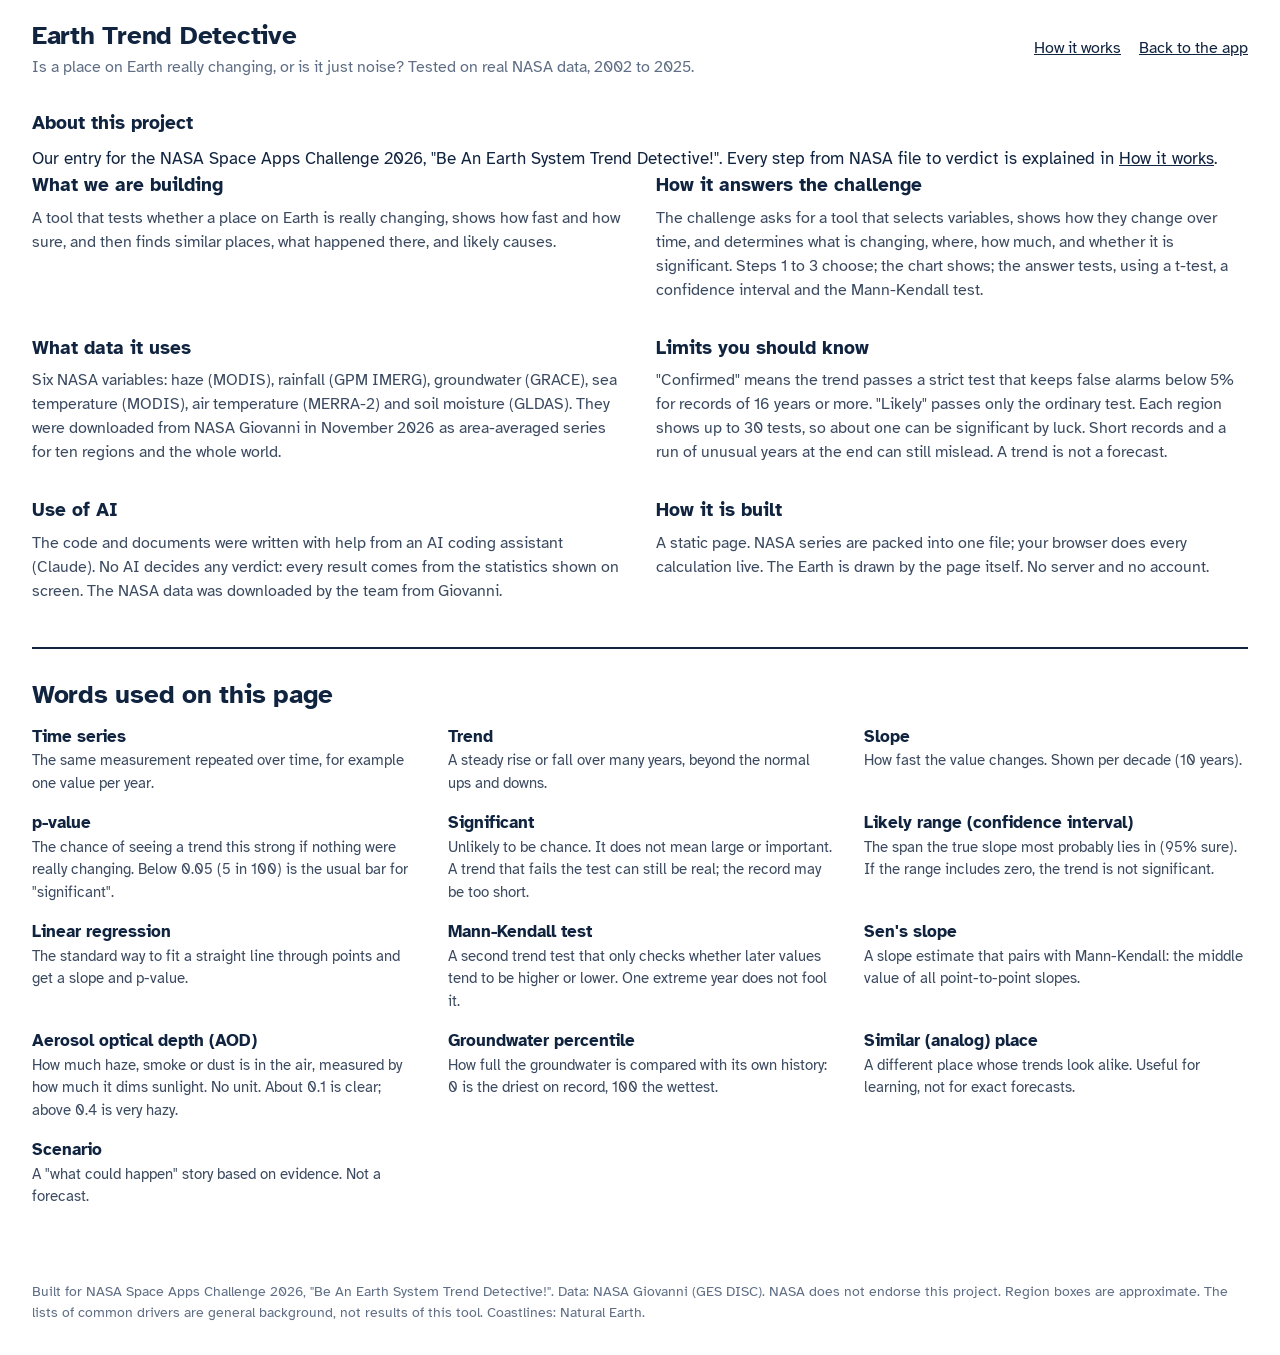
==== about.html @ e9656033 "New layout: answer beside the Earth, evidence in tabs" ====
<!doctype html>
<html lang="en">
<head>
<meta charset="utf-8">
<link rel="icon" href="data:,">
<meta name="viewport" content="width=device-width, initial-scale=1">
<title>About Earth Trend Detective</title>
<link rel="preconnect" href="https://fonts.googleapis.com"><link rel="preconnect" href="https://fonts.gstatic.com" crossorigin>
<link href="https://fonts.googleapis.com/css2?family=Atkinson+Hyperlegible:wght@400;700&display=swap" rel="stylesheet">
<link rel="stylesheet" href="styles.css">
<style>
.switch{display:flex;flex-wrap:wrap;gap:6px 14px;align-items:center;padding:6px 32px;background:var(--ink);color:#fff;font-size:14px}
.switch a{color:#fff}.switch a[aria-current]{font-weight:700;text-decoration:none;background:#fff;color:var(--ink);border-radius:4px;padding:0 8px}
header p{max-width:70ch}
.sel{min-height:46px;padding:0 12px;border:1px solid var(--coast);border-radius:8px;background:#fff;font-weight:700;cursor:pointer;max-width:100%}
.sel:hover{border-color:var(--ink)}
.card{border:1px solid var(--line);border-radius:12px;padding:20px}
.badge2{font-size:13px;font-weight:700;background:var(--ink);color:#fff;border-radius:4px;padding:1px 8px;margin-right:8px}
.go{min-height:48px;padding:0 22px;border:0;border-radius:10px;background:var(--ink);color:#fff;font-weight:700;font-size:17px}
.go:hover{background:#1B3A66}
.sr{position:absolute;width:1px;height:1px;overflow:hidden;clip:rect(0 0 0 0)}
@media (max-width:900px){.switch{padding:6px 16px}}
main{max-width:1320px;margin:0 auto}.deeper:first-child{border-top:0;margin-top:0;padding-top:0}</style>
</head>
<body>
<header>
  <div><h1>Earth Trend Detective</h1><p>Is a place on Earth really changing, or is it just noise? Tested on real NASA data, 2002 to 2025.</p></div>
  <nav aria-label="More"><a href="how_it_works.html">How it works</a><a href="index.html">Back to the app</a></nav>
</header>
<main>
  <div>
    <h2>About this project</h2>
    <p>Our entry for the NASA Space Apps Challenge 2026, "Be An Earth System Trend Detective!". Every step from NASA file to verdict is explained in <a href="how_it_works.html">How it works</a>.</p>
    <div class="cols">
      <section><h3>What we are building</h3><p class="story">A tool that tests whether a place on Earth is really changing, shows how fast and how sure, and then finds similar places, what happened there, and likely causes.</p></section>
      <section><h3>How it answers the challenge</h3><p class="story">The challenge asks for a tool that selects variables, shows how they change over time, and determines what is changing, where, how much, and whether it is significant. Steps 1 to 3 choose; the chart shows; the answer tests, using a t-test, a confidence interval and the Mann-Kendall test.</p></section>
      <section><h3>What data it uses</h3><p class="story">Six NASA variables: haze (MODIS), rainfall (GPM IMERG), groundwater (GRACE), sea temperature (MODIS), air temperature (MERRA-2) and soil moisture (GLDAS). They were downloaded from NASA Giovanni in November 2026 as area-averaged series for ten regions and the whole world.</p></section>
      <section><h3>Limits you should know</h3><p class="story">"Confirmed" means the trend passes a strict test that keeps false alarms below 5% for records of 16 years or more. "Likely" passes only the ordinary test. Each region shows up to 30 tests, so about one can be significant by luck. Short records and a run of unusual years at the end can still mislead. A trend is not a forecast.</p></section>
      <section><h3>Use of AI</h3><p class="story">The code and documents were written with help from an AI coding assistant (Claude). No AI decides any verdict: every result comes from the statistics shown on screen. The NASA data was downloaded by the team from Giovanni.</p></section>
      <section><h3>How it is built</h3><p class="story">A static page. NASA series are packed into one file; your browser does every calculation live. The Earth is drawn by the page itself. No server and no account.</p></section>
    </div>
  </div>

  <div class="deeper">
    <h2>Words used on this page</h2>
    <dl class="gloss">
      <div><dt>Time series</dt><dd>The same measurement repeated over time, for example one value per year.</dd></div>
      <div><dt>Trend</dt><dd>A steady rise or fall over many years, beyond the normal ups and downs.</dd></div>
      <div><dt>Slope</dt><dd>How fast the value changes. Shown per decade (10 years).</dd></div>
      <div><dt>p-value</dt><dd>The chance of seeing a trend this strong if nothing were really changing. Below 0.05 (5 in 100) is the usual bar for "significant".</dd></div>
      <div><dt>Significant</dt><dd>Unlikely to be chance. It does not mean large or important. A trend that fails the test can still be real; the record may be too short.</dd></div>
      <div><dt>Likely range (confidence interval)</dt><dd>The span the true slope most probably lies in (95% sure). If the range includes zero, the trend is not significant.</dd></div>
      <div><dt>Linear regression</dt><dd>The standard way to fit a straight line through points and get a slope and p-value.</dd></div>
      <div><dt>Mann-Kendall test</dt><dd>A second trend test that only checks whether later values tend to be higher or lower. One extreme year does not fool it.</dd></div>
      <div><dt>Sen's slope</dt><dd>A slope estimate that pairs with Mann-Kendall: the middle value of all point-to-point slopes.</dd></div>
      <div><dt>Aerosol optical depth (AOD)</dt><dd>How much haze, smoke or dust is in the air, measured by how much it dims sunlight. No unit. About 0.1 is clear; above 0.4 is very hazy.</dd></div>
      <div><dt>Groundwater percentile</dt><dd>How full the groundwater is compared with its own history: 0 is the driest on record, 100 the wettest.</dd></div>
      <div><dt>Similar (analog) place</dt><dd>A different place whose trends look alike. Useful for learning, not for exact forecasts.</dd></div>
      <div><dt>Scenario</dt><dd>A "what could happen" story based on evidence. Not a forecast.</dd></div>
    </dl>
  </div>
</main>
<footer>Built for NASA Space Apps Challenge 2026, "Be An Earth System Trend Detective!". Data: NASA Giovanni (GES DISC). NASA does not endorse this project. Region boxes are approximate. The lists of common drivers are general background, not results of this tool. Coastlines: Natural Earth.</footer>
</body>
</html>
---- styles.css ----
:root{
  --ink:#10233F; --ink-2:#3B4A60; --muted:#5F6E84; --line:#D9E1EC; --tint:#F1F5FA;
  --sea:#D5E4F3; --coast:#9DB2C9; --land:#FCFCF9;
  --up:#eb6834; --down:#2a78d6; --flat:#8A93A0;
  --amber:#8A5A00; --amber-bg:#FFF6DF;
}
*{box-sizing:border-box}
[hidden]{display:none!important}
html{scroll-behavior:smooth}
body{margin:0;background:#fff;color:var(--ink);font:17px/1.5 "Atkinson Hyperlegible",system-ui,-apple-system,"Segoe UI",sans-serif}
h1,h2,h3,p{margin:0}
button,select{font:inherit;color:inherit}
button{cursor:pointer}
a{color:var(--ink)}
:focus-visible{outline:3px solid #6FA0E6;outline-offset:2px}

header{display:flex;flex-wrap:wrap;gap:10px 28px;align-items:center;justify-content:space-between;padding:16px 32px 12px}
header h1{font-size:26px;letter-spacing:-.01em}
header p{color:var(--muted);font-size:16px}
header nav{display:flex;gap:18px;font-size:16px}
.sample{display:flex;gap:10px;align-items:baseline;padding:8px 32px;background:var(--amber-bg);color:#4E3500;font-size:15px}
.sample b.badge{background:var(--amber);color:#fff;border-radius:4px;padding:1px 8px;font-size:13px;white-space:nowrap}
.examples{display:flex;flex-wrap:wrap;gap:8px;align-items:center;padding:14px 32px 0;font-size:15px}
.examples span{color:var(--muted);margin-right:4px}
.chip{min-height:40px;padding:0 14px;border:1px solid var(--coast);border-radius:999px;background:#fff;transition:background .15s}
.chip:hover{background:var(--tint)}
.chip[aria-pressed=true]{background:var(--ink);border-color:var(--ink);color:#fff}

main{padding:18px 32px 48px}
.stage{display:grid;grid-template-columns:minmax(360px,1fr) minmax(420px,1.25fr) minmax(320px,.9fr);grid-template-areas:"earth ask answer";gap:36px;align-items:start}
.earth{grid-area:earth;position:sticky;top:12px}.ask{grid-area:ask;min-width:0}.answer{grid-area:answer;min-width:0}
#regTrends{overflow-x:auto}   /* wide table scrolls inside itself on phones instead of pushing the page sideways */
@media (max-width:1380px){.stage{grid-template-columns:minmax(340px,.9fr) 1.1fr;grid-template-areas:"earth ask" "earth answer"}}
@media (max-width:900px){.stage{grid-template-columns:1fr;grid-template-areas:"ask" "earth" "answer";gap:24px}.earth{position:static}header,.sample,.examples,main{padding-left:16px;padding-right:16px}}

/* Earth */
.globewrap{position:relative;max-width:640px;margin:0 auto}
#globe{display:block;width:100%;height:auto;touch-action:none;cursor:grab;user-select:none}
#globe.flatmode{cursor:default}
#globe:active{cursor:grabbing}
#globe .region{cursor:pointer;transition:fill-opacity .15s}
#globe .region:hover{fill-opacity:.95}
.gtools{display:flex;flex-wrap:wrap;gap:8px;align-items:center;justify-content:space-between;margin-top:6px}
.seg{display:inline-flex;border:1px solid var(--coast);border-radius:8px;overflow:hidden}
.seg button{min-height:40px;padding:0 14px;border:0;background:#fff;font-size:15px}
.seg button + button{border-left:1px solid var(--coast)}
.seg button[aria-pressed=true]{background:var(--ink);color:#fff}
.hintline{font-size:15px;color:var(--muted)}
.legend{display:flex;flex-wrap:wrap;gap:6px 18px;font-size:15px;color:var(--ink-2);margin-top:12px}
.legend i{display:inline-block;width:14px;height:14px;border-radius:3px;vertical-align:-2px;margin-right:6px}
.tipbox{position:absolute;pointer-events:none;background:var(--ink);color:#fff;font-size:14px;line-height:1.35;padding:8px 10px;border-radius:6px;max-width:260px;z-index:5;transform:translate(-50%,calc(-100% - 14px))}

/* Ask */
.stepno{display:inline-grid;place-items:center;width:24px;height:24px;border-radius:50%;background:var(--ink);color:#fff;font-size:14px;font-weight:700;margin-right:8px;vertical-align:2px}
h2{font-size:19px;margin-bottom:8px}
.fields{display:grid;grid-template-columns:auto 1fr;gap:12px 18px;align-items:start}
.fields > label{font-weight:700;white-space:nowrap;display:flex;align-items:center;min-height:46px}
.fields .stepno{line-height:1;vertical-align:0}
.fields select{min-height:46px;width:100%;padding:0 12px;border:1px solid var(--coast);border-radius:8px;background:#fff;font-weight:700;cursor:pointer}
.fields select:hover{border-color:var(--ink)}
.when{display:grid;grid-template-columns:1fr auto 1fr 1.4fr;gap:8px;align-items:center}
.when span{color:var(--muted)}
.when .err{grid-column:1/-1;margin:0}
@media (max-width:560px){.when{grid-template-columns:1fr auto 1fr}.when #seaSel{grid-column:1/-1}}
.help{font-size:15px;color:var(--muted);margin-top:6px;max-width:70ch}
.err{color:#B3261E;font-size:15px;margin-top:6px}
.chartblock{margin-top:28px;padding-top:22px;border-top:1px solid var(--line)}
.chartbox{position:relative;height:380px;margin-top:8px}
.empty{display:grid;place-items:center;height:100%;text-align:center;color:var(--ink-2);background:var(--tint);border-radius:8px;padding:24px}
details{margin-top:10px}
summary{cursor:pointer;font-weight:700;min-height:32px;text-decoration:underline;text-underline-offset:3px}
table{width:100%;border-collapse:collapse;font-size:15px}
th,td{text-align:left;padding:8px 8px;border-bottom:1px solid var(--line);vertical-align:middle}
th{font-weight:700;color:var(--ink-2);font-size:14px}
td.n,th.n{text-align:right;font-variant-numeric:tabular-nums;white-space:nowrap}
tr.pick{cursor:pointer}
tr.pick:hover{background:var(--tint)}
tr.on{background:#E4ECF6}
.dir{display:inline-flex;align-items:center;gap:6px;white-space:nowrap}

/* Answer */
.verdict h3{font-size:31px;line-height:1.18;letter-spacing:-.015em;margin-bottom:10px}
.verdict p{color:var(--ink-2)}
.facts{display:grid;grid-template-columns:1fr 1fr;gap:18px;margin:18px 0 6px}
.facts span{display:block;font-size:15px;color:var(--muted)}
.facts b{font-size:26px;font-variant-numeric:tabular-nums}
.facts em{display:block;font-style:normal;font-size:14px;color:var(--muted)}
.meter{margin:14px 0 4px}
.meter .track{position:relative;height:10px;border-radius:5px;background:linear-gradient(90deg,var(--ink) 0 22.4%,#C9D3E0 22.4% 100%)}
.meter .dot{position:absolute;top:50%;width:20px;height:20px;border-radius:50%;background:#fff;border:5px solid var(--ink);transform:translate(-50%,-50%)}
.meter .dot.no{border-color:var(--flat)}
.meter .mark{position:absolute;left:22.4%;top:-5px;bottom:-5px;width:2px;background:var(--ink)}
.meter .ends{display:flex;justify-content:space-between;font-size:14px;color:var(--muted);margin-top:8px}
.note{font-size:14px;color:var(--muted);margin-top:8px}
.strip{display:flex;gap:3px;margin-top:8px}
.strip button{flex:1;height:28px;min-width:0;padding:0;border:1px solid var(--coast);border-radius:3px;background:#fff}
.strip button.yes{background:var(--ink);border-color:var(--ink)}
.strip button.maybe{background:repeating-linear-gradient(45deg,var(--ink) 0 2px,#fff 2px 6px);border-color:var(--ink)}
.strip button[aria-pressed=true]{outline:3px solid var(--up);outline-offset:1px}
.ends{display:flex;justify-content:space-between;font-size:14px;color:var(--muted);margin-top:6px}
.src{display:inline-block;font-size:13px;font-weight:700;border-radius:4px;padding:1px 8px;margin-right:6px}
.src.real{background:var(--ink);color:#fff}
.tip{font-size:15px;background:var(--amber-bg);border-radius:8px;padding:10px 12px;margin-top:12px;color:#4E3500}
.seasons{display:grid;grid-template-columns:repeat(5,1fr);gap:6px;margin-top:8px}
.seasons button{border:1px solid var(--line);border-radius:8px;background:#fff;padding:8px 4px;text-align:center;min-height:86px;transition:background .15s}
.seasons button:hover{background:var(--tint)}
.seasons button[aria-pressed=true]{border:2px solid var(--ink);background:var(--tint)}
.seasons b{display:block;font-size:14px}
.seasons span{display:block;font-size:13px;color:var(--ink-2);margin-top:2px}
.seasons svg{margin-top:4px}
.sub{font-weight:700;font-size:16px;margin:22px 0 2px}

/* Deeper */
.deeper{margin-top:44px;padding-top:26px;border-top:2px solid var(--ink)}
.deeper > h2{font-size:26px;letter-spacing:-.01em;margin-bottom:2px}
.deeper > p{color:var(--muted);margin-bottom:18px}
.cols{display:grid;grid-template-columns:repeat(4,1fr);gap:32px}
@media (max-width:1380px){.cols{grid-template-columns:repeat(2,1fr)}}
@media (max-width:760px){.cols{grid-template-columns:1fr}.verdict h3{font-size:26px}.seasons{grid-template-columns:repeat(3,1fr)}}
.cols section{min-width:0}
.cols h3{font-size:19px;margin-bottom:2px}
.cols .lead{font-size:15px;color:var(--muted);margin-bottom:10px}
.pill{display:inline-block;font-size:13px;font-weight:700;background:var(--amber-bg);color:var(--amber);border-radius:4px;padding:1px 8px;margin-bottom:6px}
.analog{display:block;width:100%;text-align:left;border:1px solid var(--line);border-radius:10px;background:#fff;padding:12px;margin-bottom:10px;transition:border-color .15s,background .15s}
.analog:hover{border-color:var(--ink);background:var(--tint)}
.analog .top{display:flex;justify-content:space-between;gap:10px;font-weight:700}
.bar{height:6px;border-radius:3px;background:#E3E9F1;margin:8px 0}
.bar i{display:block;height:100%;border-radius:3px;background:var(--ink)}
.shared{font-size:14px;color:var(--ink-2)}
.story{font-size:16px;color:var(--ink-2);margin-top:6px}
ul.clean{margin:6px 0 0;padding-left:20px}
ul.clean li{margin-bottom:8px;font-size:16px}
.gloss{display:grid;grid-template-columns:repeat(auto-fill,minmax(300px,1fr));gap:8px 32px;margin-top:10px}
.gloss dt{font-weight:700}
.gloss dd{margin:0 0 8px;color:var(--ink-2);font-size:15px}
footer{padding:0 32px 32px;color:var(--muted);font-size:14px}
@media (prefers-reduced-motion:reduce){*{transition:none!important;scroll-behavior:auto!important}}
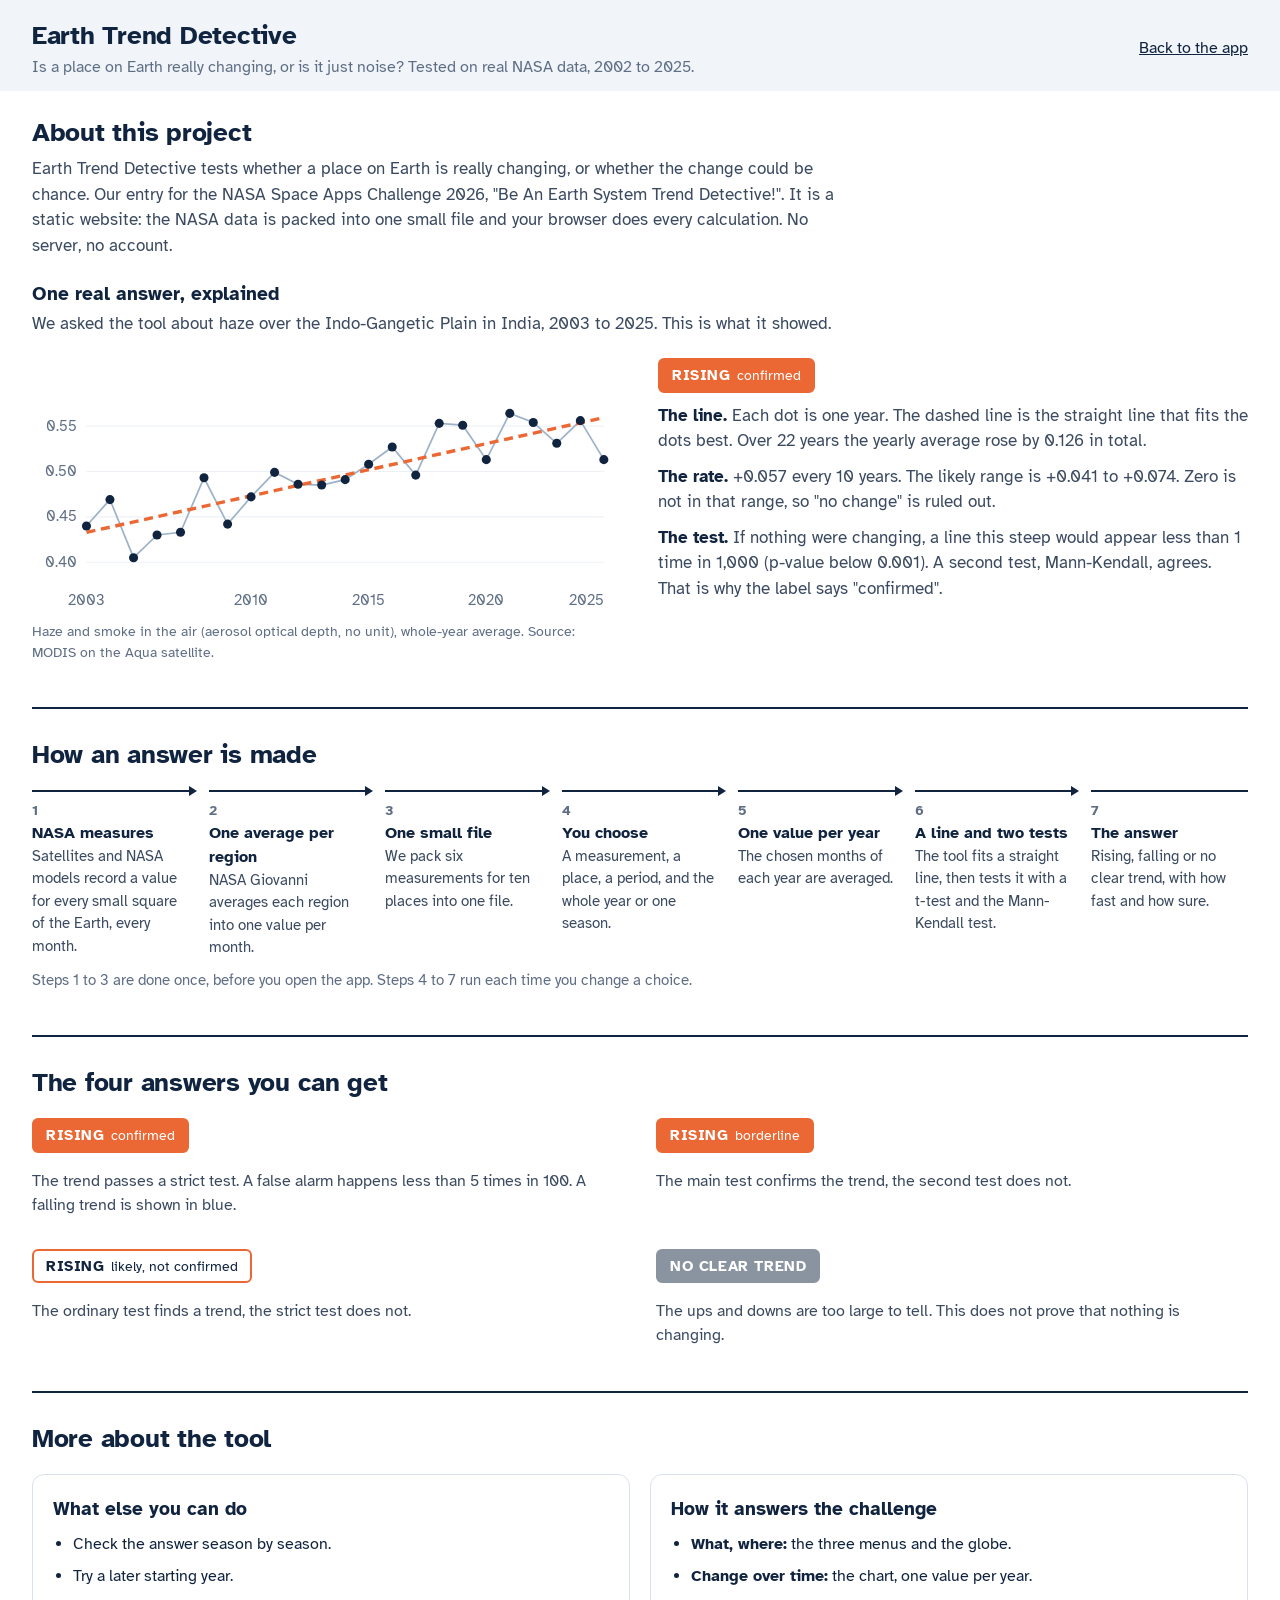
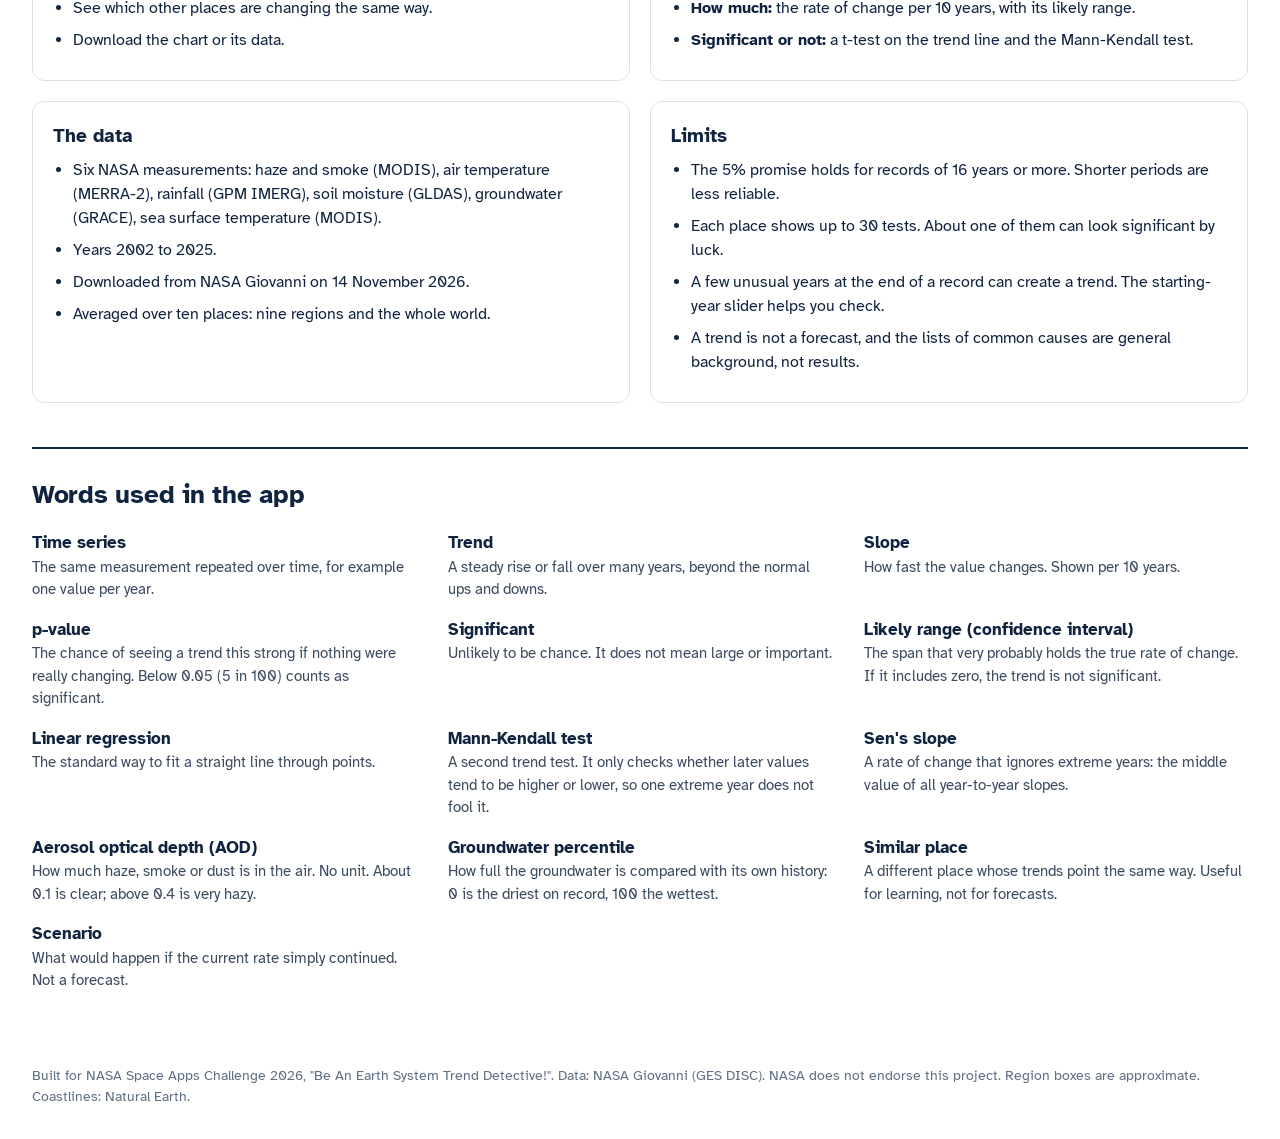
==== commit 08f1c45d: "About page with a worked example, update How it works, remove its link from the app" ====
--- a/about.html
+++ b/about.html
@@ -8,58 +8,122 @@
 <link rel="preconnect" href="https://fonts.googleapis.com"><link rel="preconnect" href="https://fonts.gstatic.com" crossorigin>
 <link href="https://fonts.googleapis.com/css2?family=Atkinson+Hyperlegible:wght@400;700&display=swap" rel="stylesheet">
 <link rel="stylesheet" href="styles.css">
+<link rel="stylesheet" href="layout.css">
 <style>
-.switch{display:flex;flex-wrap:wrap;gap:6px 14px;align-items:center;padding:6px 32px;background:var(--ink);color:#fff;font-size:14px}
-.switch a{color:#fff}.switch a[aria-current]{font-weight:700;text-decoration:none;background:#fff;color:var(--ink);border-radius:4px;padding:0 8px}
-header p{max-width:70ch}
-.sel{min-height:46px;padding:0 12px;border:1px solid var(--coast);border-radius:8px;background:#fff;font-weight:700;cursor:pointer;max-width:100%}
-.sel:hover{border-color:var(--ink)}
-.card{border:1px solid var(--line);border-radius:12px;padding:20px}
-.badge2{font-size:13px;font-weight:700;background:var(--ink);color:#fff;border-radius:4px;padding:1px 8px;margin-right:8px}
-.go{min-height:48px;padding:0 22px;border:0;border-radius:10px;background:var(--ink);color:#fff;font-weight:700;font-size:17px}
-.go:hover{background:#1B3A66}
-.sr{position:absolute;width:1px;height:1px;overflow:hidden;clip:rect(0 0 0 0)}
-@media (max-width:900px){.switch{padding:6px 16px}}
-main{max-width:1320px;margin:0 auto}.deeper:first-child{border-top:0;margin-top:0;padding-top:0}</style>
+/* Built from the app's own classes (.cols, .deeper, .gloss, .two, .vlabel, .card); layout.css gives the shared header and page edges (--gut). */
+.about{padding:22px var(--gut) 48px}
+/* the little this page adds to the shared styles */
+.title{font-size:26px;letter-spacing:-.01em;margin-bottom:4px}
+.intro{color:var(--ink-2);max-width:75ch;margin-bottom:22px}
+.h{font-size:19px;margin-bottom:2px}
+.about .vlabel{font-size:15px;padding:4px 12px}
+.deeper > h2{margin-bottom:16px}
+.tw{overflow-x:auto;max-width:1100px;margin-bottom:30px}
+.h + ul{max-width:75ch}
+.boxed{gap:20px}.boxed h3{margin-bottom:8px}   /* each headed section sits in the app's .card box */
+/* the workflow: a real sequence, so the steps are numbered and joined by a line with an arrowhead */
+.flow{list-style:none;margin:14px 0 10px;padding:0;display:grid;grid-template-columns:repeat(auto-fit,minmax(150px,1fr));gap:24px 20px;counter-reset:s}
+.flow li{position:relative;border-top:2px solid var(--ink);padding-top:8px;counter-increment:s;font-size:15px;color:var(--ink-2)}
+.flow li::before{content:counter(s);display:block;font-size:14px;font-weight:700;color:var(--muted)}
+.flow li:not(:last-child)::after{content:"";position:absolute;top:-6px;right:-13px;border:5px solid transparent;border-left:8px solid var(--ink)}
+.flow b{display:block;font-size:16px;color:var(--ink)}
+.flownote{font-size:15px;color:var(--muted)}
+.h + .flow + .flownote{margin-bottom:30px}
+.about th{background:var(--tint)}
+.about td{vertical-align:top;color:var(--ink-2)}.about td b{color:var(--ink)}
+.eg{align-items:start}
+.eg p{color:var(--ink-2);max-width:60ch}.eg p + p{margin-top:10px}.eg b{color:var(--ink)}
+figure{margin:0;min-width:0}
+figcaption{font-size:14px;color:var(--muted);margin-top:4px}
+.chart{display:block;width:100%;height:auto;font-size:13px;fill:var(--ink)}
+.chart text{fill:var(--muted)}
+@media (max-width:700px){.chart{font-size:18px}}   /* the chart shrinks on phones; keep its labels readable */
+</style>
 </head>
 <body>
 <header>
   <div><h1>Earth Trend Detective</h1><p>Is a place on Earth really changing, or is it just noise? Tested on real NASA data, 2002 to 2025.</p></div>
-  <nav aria-label="More"><a href="how_it_works.html">How it works</a><a href="index.html">Back to the app</a></nav>
+  <nav aria-label="More"><a href="index.html">Back to the app</a></nav>
 </header>
 <main>
-  <div>
-    <h2>About this project</h2>
-    <p>Our entry for the NASA Space Apps Challenge 2026, "Be An Earth System Trend Detective!". Every step from NASA file to verdict is explained in <a href="how_it_works.html">How it works</a>.</p>
-    <div class="cols">
-      <section><h3>What we are building</h3><p class="story">A tool that tests whether a place on Earth is really changing, shows how fast and how sure, and then finds similar places, what happened there, and likely causes.</p></section>
-      <section><h3>How it answers the challenge</h3><p class="story">The challenge asks for a tool that selects variables, shows how they change over time, and determines what is changing, where, how much, and whether it is significant. Steps 1 to 3 choose; the chart shows; the answer tests, using a t-test, a confidence interval and the Mann-Kendall test.</p></section>
-      <section><h3>What data it uses</h3><p class="story">Six NASA variables: haze (MODIS), rainfall (GPM IMERG), groundwater (GRACE), sea temperature (MODIS), air temperature (MERRA-2) and soil moisture (GLDAS). They were downloaded from NASA Giovanni in November 2026 as area-averaged series for ten regions and the whole world.</p></section>
-      <section><h3>Limits you should know</h3><p class="story">"Confirmed" means the trend passes a strict test that keeps false alarms below 5% for records of 16 years or more. "Likely" passes only the ordinary test. Each region shows up to 30 tests, so about one can be significant by luck. Short records and a run of unusual years at the end can still mislead. A trend is not a forecast.</p></section>
-      <section><h3>Use of AI</h3><p class="story">The code and documents were written with help from an AI coding assistant (Claude). No AI decides any verdict: every result comes from the statistics shown on screen. The NASA data was downloaded by the team from Giovanni.</p></section>
-      <section><h3>How it is built</h3><p class="story">A static page. NASA series are packed into one file; your browser does every calculation live. The Earth is drawn by the page itself. No server and no account.</p></section>
+<div class="about">
+  <h2 class="title">About this project</h2>
+  <p class="intro">Earth Trend Detective tests whether a place on Earth is really changing, or whether the change could be chance. Our entry for the NASA Space Apps Challenge 2026, "Be An Earth System Trend Detective!". It is a static website: the NASA data is packed into one small file and your browser does every calculation. No server, no account.</p>
+  <h3 class="h">One real answer, explained</h3>
+  <p class="intro">We asked the tool about haze over the Indo-Gangetic Plain in India, 2003 to 2025. This is what it showed.</p>
+  <!-- Real result: stats.js analyze('igp','aod','ALL',2002,2025) on data/regions.json. -->
+  <div class="two eg">
+    <figure>
+      <svg class="chart" viewBox="0 0 520 228" role="img" aria-label="Chart: haze over the Indo-Gangetic Plain, one point per year from 2003 to 2025, rising from about 0.43 to about 0.56 along a dashed trend line.">
+      <line x1="48" x2="504" y1="180.0" y2="180.0" stroke="#EDF1F6"/><text x="40" y="184.0" text-anchor="end">0.40</text>
+      <line x1="48" x2="504" y1="140.0" y2="140.0" stroke="#EDF1F6"/><text x="40" y="144.0" text-anchor="end">0.45</text>
+      <line x1="48" x2="504" y1="100.0" y2="100.0" stroke="#EDF1F6"/><text x="40" y="104.0" text-anchor="end">0.50</text>
+      <line x1="48" x2="504" y1="60.0" y2="60.0" stroke="#EDF1F6"/><text x="40" y="64.0" text-anchor="end">0.55</text>
+      <text x="48.0" y="218" text-anchor="middle">2003</text><text x="193.1" y="218" text-anchor="middle">2010</text><text x="296.7" y="218" text-anchor="middle">2015</text><text x="400.4" y="218" text-anchor="middle">2020</text><text x="504.0" y="218" text-anchor="end">2025</text>
+      <polyline fill="none" stroke="#9DB2C9" stroke-width="1.5" points="48.0,148.0 68.7,124.8 89.5,176.0 110.2,156.0 130.9,153.6 151.6,105.6 172.4,146.4 193.1,122.4 213.8,100.8 234.5,111.2 255.3,112.0 276.0,107.2 296.7,93.6 317.5,78.4 338.2,103.2 358.9,57.6 379.6,59.2 400.4,89.6 421.1,48.8 441.8,56.8 462.5,75.2 483.3,55.2 504.0,89.6"/>
+      <line x1="48.0" y1="153.7" x2="504.0" y2="52.5" stroke="#eb6834" stroke-width="3" stroke-dasharray="8 5"/>
+      <circle cx="48.0" cy="148.0" r="4"/><circle cx="68.7" cy="124.8" r="4"/><circle cx="89.5" cy="176.0" r="4"/><circle cx="110.2" cy="156.0" r="4"/><circle cx="130.9" cy="153.6" r="4"/><circle cx="151.6" cy="105.6" r="4"/><circle cx="172.4" cy="146.4" r="4"/><circle cx="193.1" cy="122.4" r="4"/><circle cx="213.8" cy="100.8" r="4"/><circle cx="234.5" cy="111.2" r="4"/><circle cx="255.3" cy="112.0" r="4"/><circle cx="276.0" cy="107.2" r="4"/><circle cx="296.7" cy="93.6" r="4"/><circle cx="317.5" cy="78.4" r="4"/><circle cx="338.2" cy="103.2" r="4"/><circle cx="358.9" cy="57.6" r="4"/><circle cx="379.6" cy="59.2" r="4"/><circle cx="400.4" cy="89.6" r="4"/><circle cx="421.1" cy="48.8" r="4"/><circle cx="441.8" cy="56.8" r="4"/><circle cx="462.5" cy="75.2" r="4"/><circle cx="483.3" cy="55.2" r="4"/><circle cx="504.0" cy="89.6" r="4"/>
+    </svg>
+      <figcaption>Haze and smoke in the air (aerosol optical depth, no unit), whole-year average. Source: MODIS on the Aqua satellite.</figcaption>
+    </figure>
+    <div>
+      <span class="vlabel" style="--c:var(--up)">RISING<small>confirmed</small></span>
+      <p><b>The line.</b> Each dot is one year. The dashed line is the straight line that fits the dots best. Over 22 years the yearly average rose by 0.126 in total.</p>
+      <p><b>The rate.</b> +0.057 every 10 years. The likely range is +0.041 to +0.074. Zero is not in that range, so "no change" is ruled out.</p>
+      <p><b>The test.</b> If nothing were changing, a line this steep would appear less than 1 time in 1,000 (p-value below 0.001). A second test, Mann-Kendall, agrees. That is why the label says "confirmed".</p>
     </div>
   </div>
-
   <div class="deeper">
-    <h2>Words used on this page</h2>
+    <h2>How an answer is made</h2>
+    <ol class="flow">
+      <li><b>NASA measures</b>Satellites and NASA models record a value for every small square of the Earth, every month.</li>
+      <li><b>One average per region</b>NASA Giovanni averages each region into one value per month.</li>
+      <li><b>One small file</b>We pack six measurements for ten places into one file.</li>
+      <li><b>You choose</b>A measurement, a place, a period, and the whole year or one season.</li>
+      <li><b>One value per year</b>The chosen months of each year are averaged.</li>
+      <li><b>A line and two tests</b>The tool fits a straight line, then tests it with a t-test and the Mann-Kendall test.</li>
+      <li><b>The answer</b>Rising, falling or no clear trend, with how fast and how sure.</li>
+    </ol>
+    <p class="flownote">Steps 1 to 3 are done once, before you open the app. Steps 4 to 7 run each time you change a choice.</p>
+  </div>
+  <div class="deeper">
+    <h2>The four answers you can get</h2>
+    <div class="cols">
+      <section><span class="vlabel" style="--c:var(--up)">RISING<small>confirmed</small></span><p class="story">The trend passes a strict test. A false alarm happens less than 5 times in 100. A falling trend is shown in blue.</p></section>
+      <section><span class="vlabel" style="--c:var(--up)">RISING<small>borderline</small></span><p class="story">The main test confirms the trend, the second test does not.</p></section>
+      <section><span class="vlabel likely" style="--c:var(--up)">RISING<small>likely, not confirmed</small></span><p class="story">The ordinary test finds a trend, the strict test does not.</p></section>
+      <section><span class="vlabel" style="--c:var(--flat)">NO CLEAR TREND</span><p class="story">The ups and downs are too large to tell. This does not prove that nothing is changing.</p></section>
+    </div>
+  </div>
+  <div class="deeper">
+    <h2>More about the tool</h2>
+    <div class="cols boxed">
+        <section class="card"><h3>What else you can do</h3><ul class="clean"><li>Check the answer season by season.</li><li>Try a later starting year.</li><li>See which other places are changing the same way.</li><li>Download the chart or its data.</li></ul></section>
+        <section class="card"><h3>How it answers the challenge</h3><ul class="clean"><li><b>What, where:</b> the three menus and the globe.</li><li><b>Change over time:</b> the chart, one value per year.</li><li><b>How much:</b> the rate of change per 10 years, with its likely range.</li><li><b>Significant or not:</b> a t-test on the trend line and the Mann-Kendall test.</li></ul></section>
+        <section class="card"><h3>The data</h3><ul class="clean"><li>Six NASA measurements: haze and smoke (MODIS), air temperature (MERRA-2), rainfall (GPM IMERG), soil moisture (GLDAS), groundwater (GRACE), sea surface temperature (MODIS).</li><li>Years 2002 to 2025.</li><li>Downloaded from NASA Giovanni on 14 November 2026.</li><li>Averaged over ten places: nine regions and the whole world.</li></ul></section>
+        <section class="card"><h3>Limits</h3><ul class="clean"><li>The 5% promise holds for records of 16 years or more. Shorter periods are less reliable.</li><li>Each place shows up to 30 tests. About one of them can look significant by luck.</li><li>A few unusual years at the end of a record can create a trend. The starting-year slider helps you check.</li><li>A trend is not a forecast, and the lists of common causes are general background, not results.</li></ul></section>
+    </div>
+  </div>
+  <div class="deeper">
+    <h2>Words used in the app</h2>
     <dl class="gloss">
       <div><dt>Time series</dt><dd>The same measurement repeated over time, for example one value per year.</dd></div>
       <div><dt>Trend</dt><dd>A steady rise or fall over many years, beyond the normal ups and downs.</dd></div>
-      <div><dt>Slope</dt><dd>How fast the value changes. Shown per decade (10 years).</dd></div>
-      <div><dt>p-value</dt><dd>The chance of seeing a trend this strong if nothing were really changing. Below 0.05 (5 in 100) is the usual bar for "significant".</dd></div>
-      <div><dt>Significant</dt><dd>Unlikely to be chance. It does not mean large or important. A trend that fails the test can still be real; the record may be too short.</dd></div>
-      <div><dt>Likely range (confidence interval)</dt><dd>The span the true slope most probably lies in (95% sure). If the range includes zero, the trend is not significant.</dd></div>
-      <div><dt>Linear regression</dt><dd>The standard way to fit a straight line through points and get a slope and p-value.</dd></div>
-      <div><dt>Mann-Kendall test</dt><dd>A second trend test that only checks whether later values tend to be higher or lower. One extreme year does not fool it.</dd></div>
-      <div><dt>Sen's slope</dt><dd>A slope estimate that pairs with Mann-Kendall: the middle value of all point-to-point slopes.</dd></div>
-      <div><dt>Aerosol optical depth (AOD)</dt><dd>How much haze, smoke or dust is in the air, measured by how much it dims sunlight. No unit. About 0.1 is clear; above 0.4 is very hazy.</dd></div>
+      <div><dt>Slope</dt><dd>How fast the value changes. Shown per 10 years.</dd></div>
+      <div><dt>p-value</dt><dd>The chance of seeing a trend this strong if nothing were really changing. Below 0.05 (5 in 100) counts as significant.</dd></div>
+      <div><dt>Significant</dt><dd>Unlikely to be chance. It does not mean large or important.</dd></div>
+      <div><dt>Likely range (confidence interval)</dt><dd>The span that very probably holds the true rate of change. If it includes zero, the trend is not significant.</dd></div>
+      <div><dt>Linear regression</dt><dd>The standard way to fit a straight line through points.</dd></div>
+      <div><dt>Mann-Kendall test</dt><dd>A second trend test. It only checks whether later values tend to be higher or lower, so one extreme year does not fool it.</dd></div>
+      <div><dt>Sen's slope</dt><dd>A rate of change that ignores extreme years: the middle value of all year-to-year slopes.</dd></div>
+      <div><dt>Aerosol optical depth (AOD)</dt><dd>How much haze, smoke or dust is in the air. No unit. About 0.1 is clear; above 0.4 is very hazy.</dd></div>
       <div><dt>Groundwater percentile</dt><dd>How full the groundwater is compared with its own history: 0 is the driest on record, 100 the wettest.</dd></div>
-      <div><dt>Similar (analog) place</dt><dd>A different place whose trends look alike. Useful for learning, not for exact forecasts.</dd></div>
-      <div><dt>Scenario</dt><dd>A "what could happen" story based on evidence. Not a forecast.</dd></div>
+      <div><dt>Similar place</dt><dd>A different place whose trends point the same way. Useful for learning, not for forecasts.</dd></div>
+      <div><dt>Scenario</dt><dd>What would happen if the current rate simply continued. Not a forecast.</dd></div>
     </dl>
   </div>
+</div>
 </main>
-<footer>Built for NASA Space Apps Challenge 2026, "Be An Earth System Trend Detective!". Data: NASA Giovanni (GES DISC). NASA does not endorse this project. Region boxes are approximate. The lists of common drivers are general background, not results of this tool. Coastlines: Natural Earth.</footer>
+<footer>Built for NASA Space Apps Challenge 2026, "Be An Earth System Trend Detective!". Data: NASA Giovanni (GES DISC). NASA does not endorse this project. Region boxes are approximate. Coastlines: Natural Earth.</footer>
 </body>
 </html>
--- a/layout.css
+++ b/layout.css
@@ -0,0 +1,100 @@
+/* Layout of the app page: the answer beside the Earth, the evidence in tabs below. Loaded after styles.css. */
+header p{max-width:70ch}
+.sel{min-height:46px;padding:0 12px;border:1px solid var(--coast);border-radius:8px;background:#fff;font-weight:700;cursor:pointer;max-width:100%}
+.sel:hover{border-color:var(--ink)}
+.card{border:1px solid var(--line);border-radius:12px;padding:20px}
+.badge2{font-size:13px;font-weight:700;background:var(--ink);color:#fff;border-radius:4px;padding:1px 8px;margin-right:8px}
+.go{min-height:48px;padding:0 22px;border:0;border-radius:10px;background:var(--ink);color:#fff;font-weight:700;font-size:17px}
+.go:hover{background:#1B3A66}
+.sr{position:absolute;width:1px;height:1px;overflow:hidden;clip:rect(0 0 0 0)}
+
+/* tabs, slider, labels */
+main{max-width:1320px;margin:0 auto}
+.top{display:grid;grid-template-columns:minmax(260px,380px) 1fr;gap:40px;align-items:start}
+.top .legend{font-size:14px;gap:4px 14px}.top .legend span:nth-child(4){display:none}
+.top .fields{max-width:640px}
+.examples{padding:0;margin-top:18px}
+.tabs{display:flex;gap:4px;margin-top:28px;border-bottom:2px solid var(--ink);overflow-x:auto}
+.tabs button{min-height:50px;padding:0 22px;border:0;border-radius:10px 10px 0 0;background:var(--tint);font-weight:700;font-size:17px;white-space:nowrap}
+.tabs button[aria-selected=true]{background:var(--ink);color:#fff}
+.tabpanel{padding-top:24px}
+.result{display:grid;grid-template-columns:minmax(300px,2fr) 3fr;gap:36px;align-items:start}
+.result .chartbox{height:340px}
+.two{display:grid;grid-template-columns:1fr 1fr;gap:36px}
+.vlabel{display:inline-block;font-size:15px;font-weight:700;letter-spacing:.04em;border-radius:6px;padding:4px 12px;margin-bottom:10px;border:2px solid var(--c);background:var(--c);color:#fff}
+.vlabel.likely{background:#fff;color:var(--ink)}
+.vlabel small{font-weight:400;letter-spacing:0;font-size:14px;margin-left:6px}
+.verdict h3{font-size:25px}
+.tonum{margin-top:16px;min-height:42px;padding:0 16px;border:1px solid var(--ink);border-radius:8px;background:#fff;font-weight:700}
+.result > div{min-width:0}   /* lets the chart shrink on phones instead of pushing the page sideways */
+.charthead{display:flex;gap:12px;align-items:start;justify-content:space-between}
+.dl{position:relative;flex:none;margin-top:6px}
+.dl summary{list-style:none;min-height:0;padding:3px 10px;border:1px solid var(--coast);border-radius:6px;background:#fff;font-size:14px;text-decoration:none;white-space:nowrap}
+.dl summary::-webkit-details-marker{display:none}
+.dl summary:hover{border-color:var(--ink)}
+.dl div{position:absolute;right:0;top:calc(100% + 4px);z-index:5;min-width:150px;padding:4px;border:1px solid var(--line);border-radius:8px;background:#fff;box-shadow:0 6px 18px rgba(16,35,63,.14)}
+.dl div button{display:block;width:100%;text-align:left;border:0;border-radius:6px;background:none;padding:8px 10px;font-size:15px}
+.dl div button:hover{background:var(--tint)}
+#tp5 h2{font-size:20px;margin-bottom:2px}
+#tp5 .lead{color:var(--ink-2);font-size:15px;margin-bottom:10px;max-width:60ch}
+#tp5 td small{display:block;color:var(--muted);font-size:13px}
+#dataTable{max-height:520px;overflow:auto}
+.also{margin-top:20px;border-top:1px solid var(--line)}
+.also button{display:flex;gap:10px;align-items:baseline;width:100%;text-align:left;border:0;border-bottom:1px solid var(--line);background:none;padding:11px 2px;font-size:16px}
+.also button:hover{background:var(--tint)}
+.also b{flex:none;width:9.5em}.also span{flex:1;color:var(--ink-2)}.also i{font-style:normal;color:var(--muted);font-size:14px;white-space:nowrap}
+.under{margin-top:26px;padding-top:18px;border-top:1px solid var(--line)}
+.under h2{font-size:17px;margin-bottom:2px}
+.under output{font-variant-numeric:tabular-nums}
+.startbar{position:relative;margin-top:12px;height:44px}
+.blocks{position:absolute;inset:14px 0 14px 0;display:flex;gap:2px}
+.blocks i{flex:1;border:1px solid var(--coast);border-radius:2px;background:#fff}
+.blocks .yes{background:var(--ink);border-color:var(--ink)}
+.blocks .maybe{background:repeating-linear-gradient(45deg,var(--ink) 0 2px,#fff 2px 6px);border-color:var(--ink)}
+#startRange{position:absolute;top:0;height:44px;margin:0;background:none;-webkit-appearance:none;appearance:none;cursor:pointer}
+#startRange::-webkit-slider-runnable-track{background:none;height:44px}
+#startRange::-moz-range-track{background:none;height:44px}
+#startRange::-webkit-slider-thumb{-webkit-appearance:none;width:22px;height:44px;border-radius:6px;background:rgba(255,255,255,.25);border:3px solid var(--up);box-shadow:0 0 0 2px #fff}
+#startRange::-moz-range-thumb{width:16px;height:38px;border-radius:6px;background:rgba(255,255,255,.25);border:3px solid var(--up);box-shadow:0 0 0 2px #fff}
+.ends2{display:flex;justify-content:space-between;font-size:14px;color:var(--muted)}
+.finding{font-size:16px;background:var(--tint);border-left:4px solid var(--ink);border-radius:0 8px 8px 0;padding:10px 14px;margin-top:10px}
+@media (max-width:900px){.top,.result,.two{grid-template-columns:1fr}}
+
+/* the answer beside the Earth */
+main{max-width:none;padding:0;--gut:16px}
+header,.hero{background:#F1F5FA}
+/* .hero is added by the script below; plain .top would also match the title row of the similar-place cards */
+.hero{--tint:#E2EAF4;padding:12px var(--gut) 36px;gap:24px;grid-template-areas:"ask" "verdict" "earth";border-bottom:1px solid var(--line)}
+.hero > section:nth-child(1){grid-area:earth}.hero > section:nth-child(2){grid-area:ask}
+#verdict{grid-area:verdict;align-self:center;max-width:700px}
+.hero h2{font-size:22px}
+.hero .help{font-size:14px}
+.hero .examples{font-size:14px;gap:6px}.hero .chip{padding:0 11px}
+#globe{filter:drop-shadow(0 10px 22px rgba(16,35,63,.16))}
+/* the answer, large */
+.vlabel{font-size:17px;padding:6px 14px}
+#verdict .verdict h3{font-size:clamp(27px,3.1vw,44px);line-height:1.12;letter-spacing:-.02em}
+#verdict .verdict p{font-size:18px;max-width:60ch}
+#verdict .facts,#verdict .meter{max-width:560px}
+#verdict .facts b{font-size:34px}
+#verdict .note,#verdict .tip{max-width:60ch}
+/* the evidence: each tab carries its own headline, so the three "Open" rows and the extra button are not shown */
+#also,#toNum{display:none}
+.tabs,.tabpanel{margin-inline:var(--gut)}
+.tabs{gap:4px;margin-top:6px;border-bottom:1px solid var(--line)}
+.tabs button,.tabs button[aria-selected=true]{background:none;border-radius:0;border-bottom:4px solid transparent;min-height:64px;padding:8px 18px;text-align:left;color:var(--ink-2)}
+.tabs button[aria-selected=true]{color:var(--ink);border-bottom-color:var(--up)}
+.tabs small{display:block;font-weight:400;font-size:14px;color:var(--muted)}
+.tabs small::first-letter{text-transform:uppercase}
+.tabpanel{padding-bottom:48px}
+.result > div:first-child{order:2}
+#tp1 .under:first-child{margin-top:0;padding-top:0;border-top:0}
+@media (min-width:901px){
+  main{--gut:max(32px,calc(50% - 640px))}
+  header,footer{padding-inline:max(32px,calc(50% - 640px))}
+  .hero{grid-template-columns:minmax(300px,440px) 1fr;grid-template-areas:"ask ask" "earth verdict";gap:24px 56px}
+  .hero .fields{max-width:none;grid-template-columns:1.2fr 1fr 1.7fr;grid-template-rows:auto auto;grid-auto-flow:column;gap:2px 16px}
+  .hero .fields > label{min-height:0;font-size:15px}
+  .result{grid-template-columns:3fr 2fr}
+  .result .chartbox{height:400px}
+}
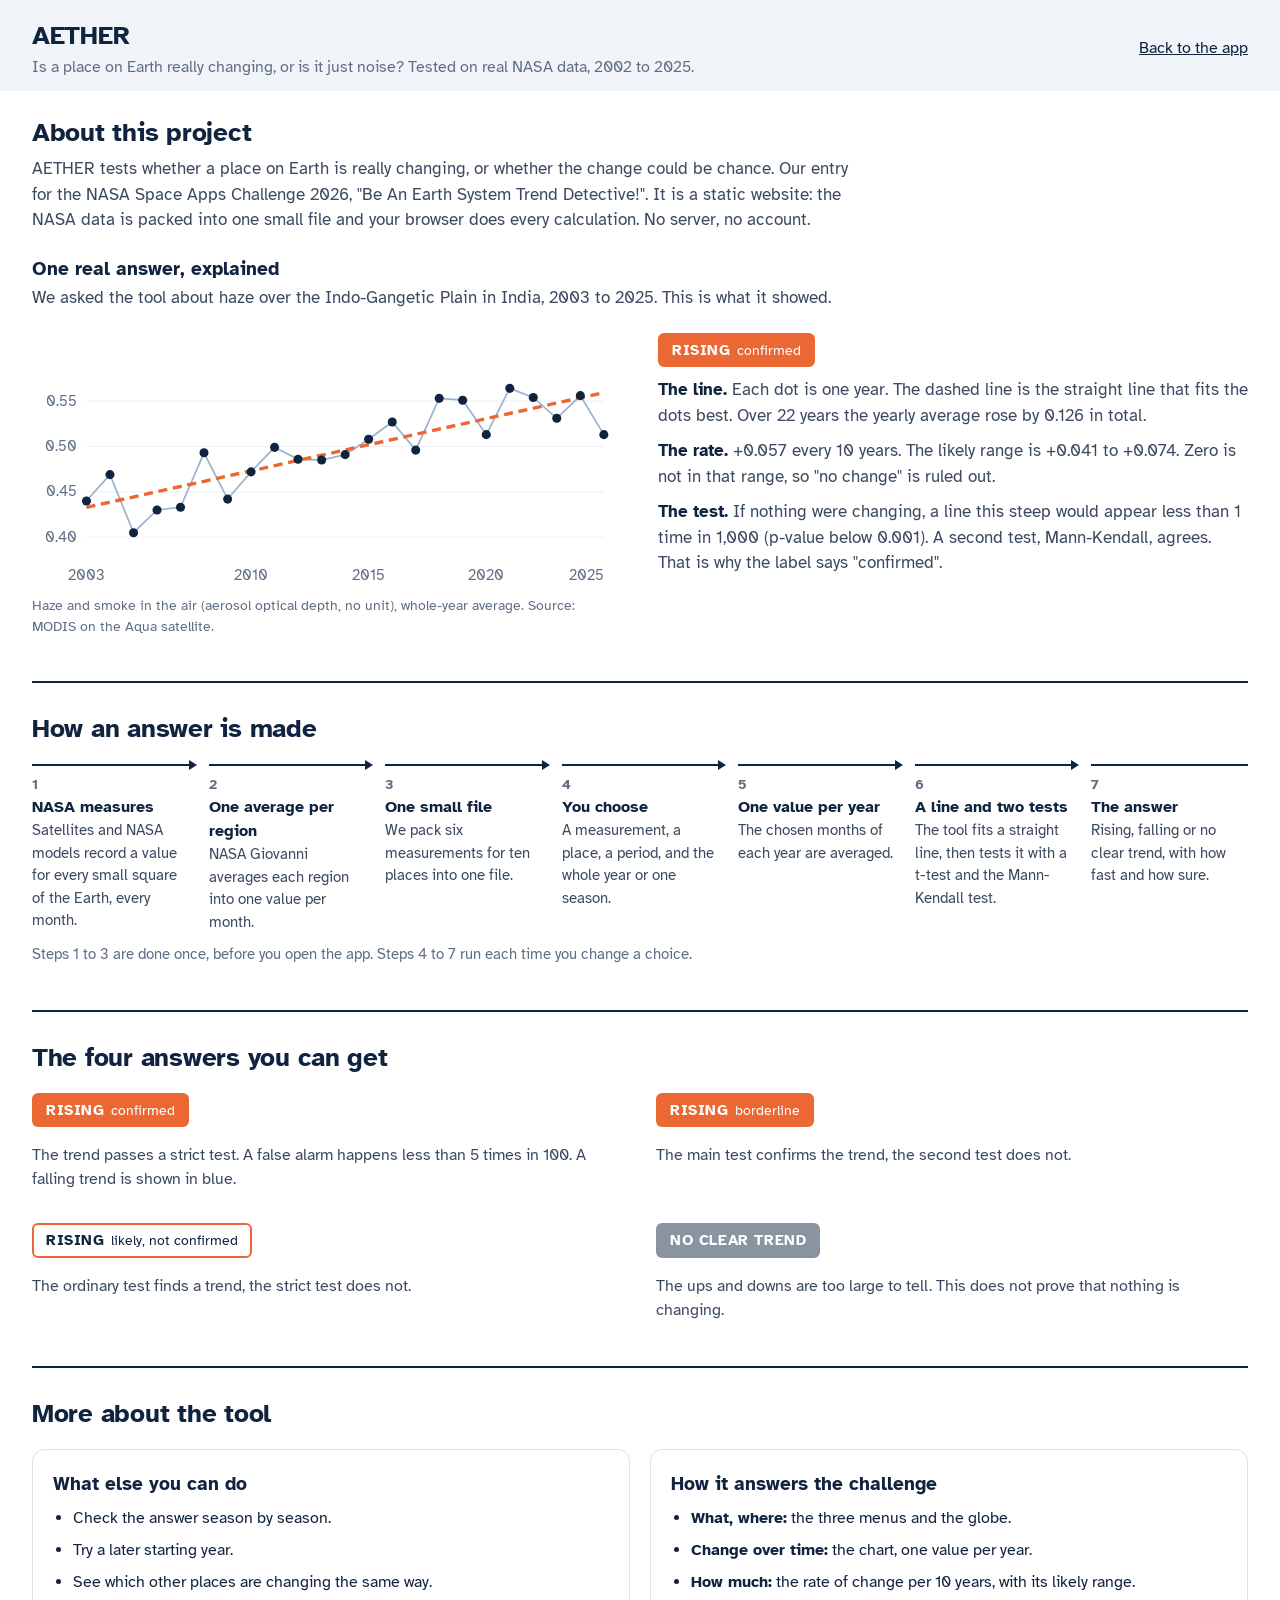
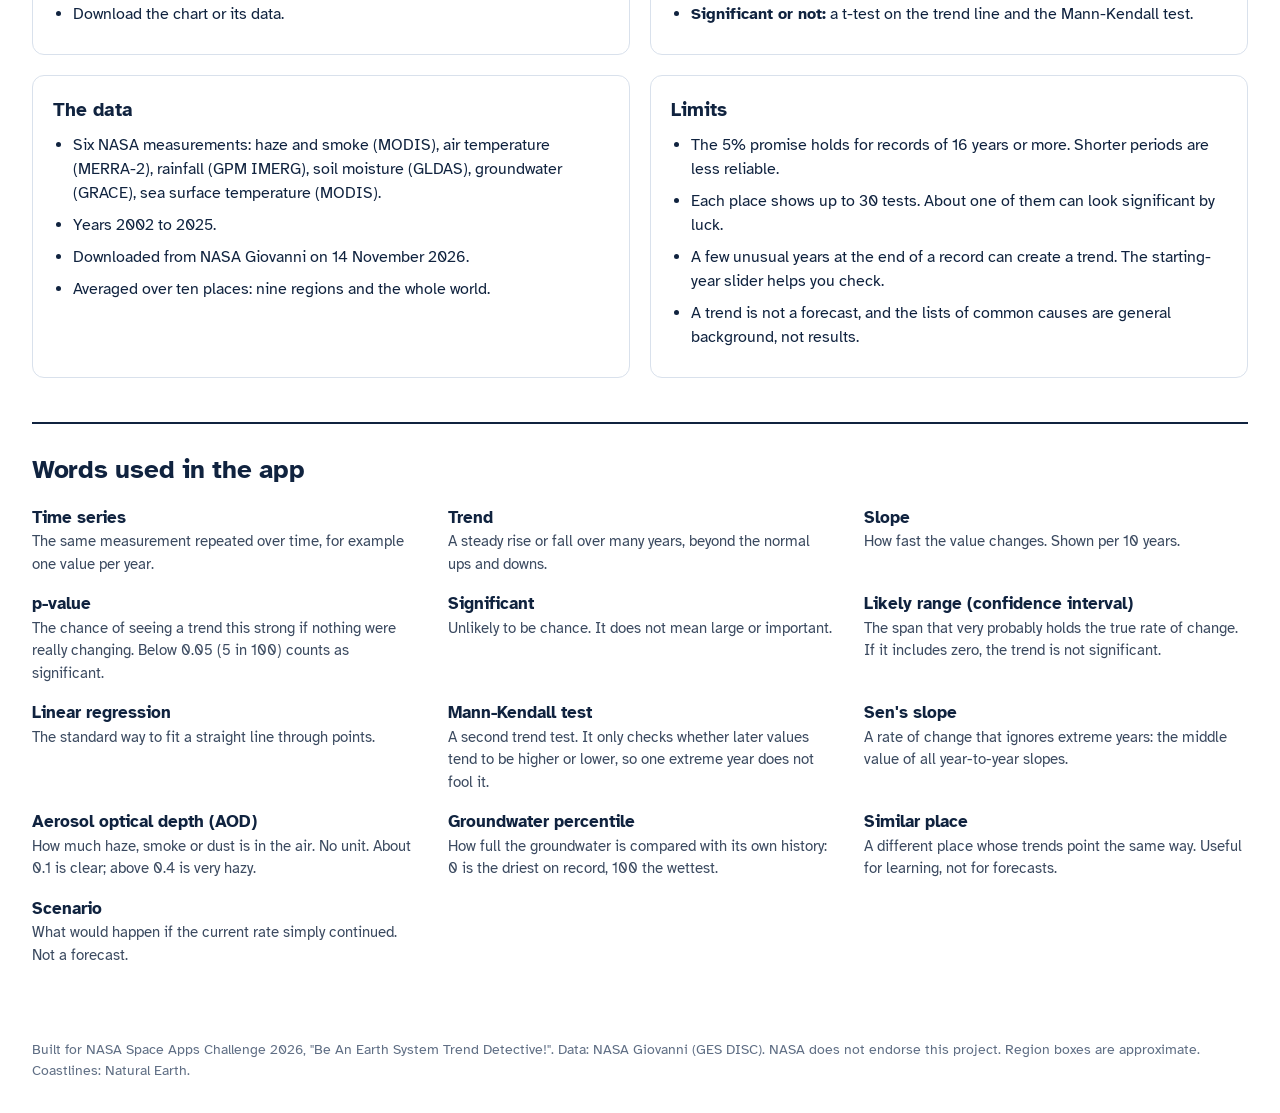
==== commit 62ee0953: "Rename the app to AETHER" ====
--- a/about.html
+++ b/about.html
@@ -4,7 +4,7 @@
 <meta charset="utf-8">
 <link rel="icon" href="data:,">
 <meta name="viewport" content="width=device-width, initial-scale=1">
-<title>About Earth Trend Detective</title>
+<title>About AETHER</title>
 <link rel="preconnect" href="https://fonts.googleapis.com"><link rel="preconnect" href="https://fonts.gstatic.com" crossorigin>
 <link href="https://fonts.googleapis.com/css2?family=Atkinson+Hyperlegible:wght@400;700&display=swap" rel="stylesheet">
 <link rel="stylesheet" href="styles.css">
@@ -42,13 +42,13 @@
 </head>
 <body>
 <header>
-  <div><h1>Earth Trend Detective</h1><p>Is a place on Earth really changing, or is it just noise? Tested on real NASA data, 2002 to 2025.</p></div>
+  <div><h1>AETHER</h1><p>Is a place on Earth really changing, or is it just noise? Tested on real NASA data, 2002 to 2025.</p></div>
   <nav aria-label="More"><a href="index.html">Back to the app</a></nav>
 </header>
 <main>
 <div class="about">
   <h2 class="title">About this project</h2>
-  <p class="intro">Earth Trend Detective tests whether a place on Earth is really changing, or whether the change could be chance. Our entry for the NASA Space Apps Challenge 2026, "Be An Earth System Trend Detective!". It is a static website: the NASA data is packed into one small file and your browser does every calculation. No server, no account.</p>
+  <p class="intro">AETHER tests whether a place on Earth is really changing, or whether the change could be chance. Our entry for the NASA Space Apps Challenge 2026, "Be An Earth System Trend Detective!". It is a static website: the NASA data is packed into one small file and your browser does every calculation. No server, no account.</p>
   <h3 class="h">One real answer, explained</h3>
   <p class="intro">We asked the tool about haze over the Indo-Gangetic Plain in India, 2003 to 2025. This is what it showed.</p>
   <!-- Real result: stats.js analyze('igp','aod','ALL',2002,2025) on data/regions.json. -->
